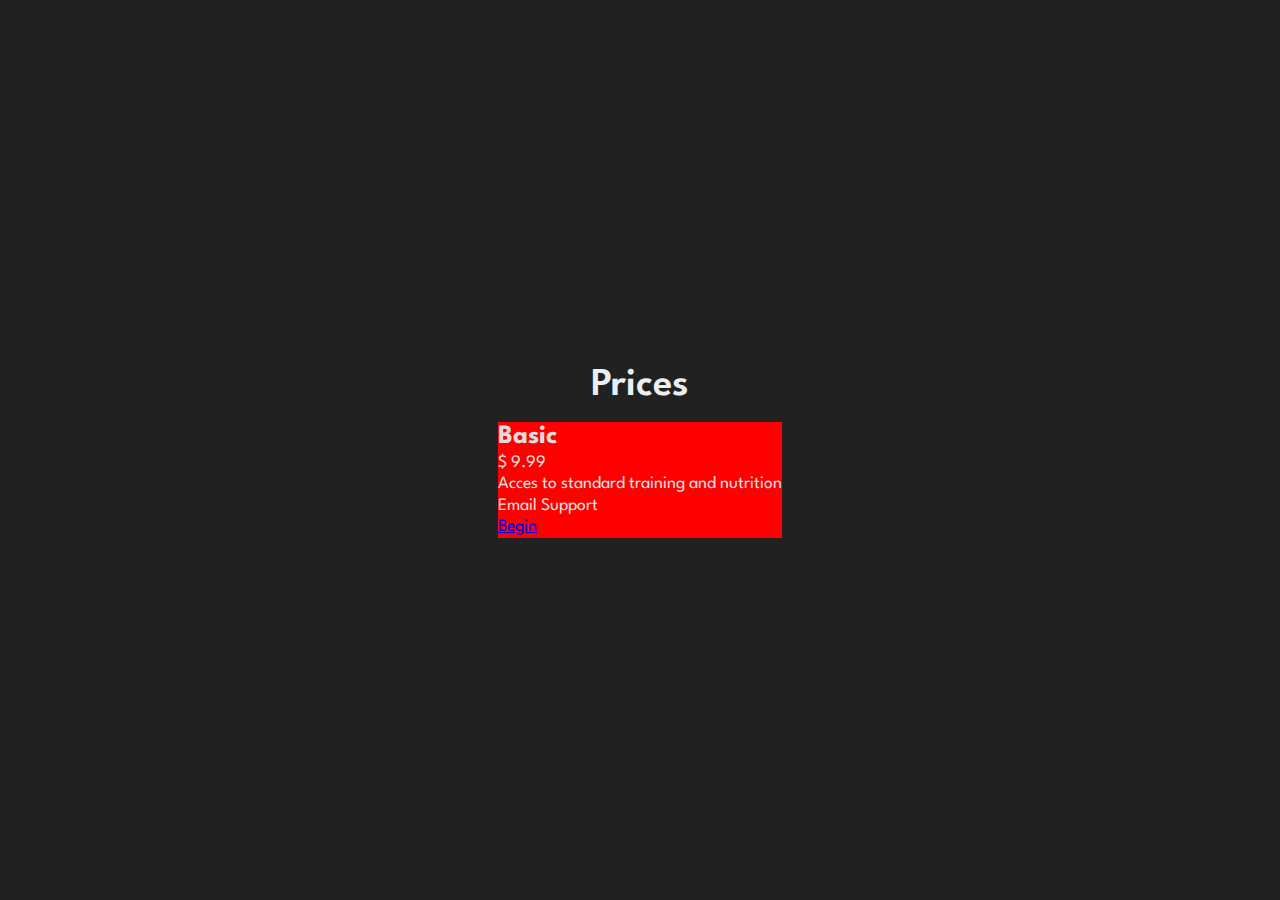
==== inex.html @ caf901b7 "feature: add css" ====
<!DOCTYPE html>
<html lang="es">
<head>
  <meta charset="UTF-8">
  <meta name="viewport" content="width=device-width, initial-scale=1.0">
  <title>Card 2</title>
  <link rel="stylesheet" href="./styles/styles.css">
</head>
<body>
  <main class="main">
    <h1 class="main__heading">Prices</h1>
    <div class="main__cards cards">
      <div class="cards__inner">
        <div class="cards__card card">
          <h2 class="card__heading">Basic</h2>
          <p class="card__price">$ 9.99</p>
          <ul role="list" class="card__bullets">
            <li>Acces to standard training and nutrition</li>
            <li>Email Support</li>
          </ul>
          <a href="#" class="card__cta cta">Begin</a>
        </div>
      </div>
    </div>
  </main>
</body>
</html>
---- styles/styles.css ----
@import url('https://fonts.googleapis.com/css2?family=League+Spartan:wght@200;300;400;500;600;700;800;900&display=swap');

*{
  margin: 0;
  padding: 0;
  box-sizing: border-box;
  font-family: "League Spartan", sistem-ui, sans-serif;
}
body{
  height: 100vh;
  display: grid;
  place-items: center;
  font-size: 1.1rem;
  line-height: 1.2;
  background: #212121;
  color: #ddd;
}
ul{
  list-style: none;
}
.main{
  max-width: 75rem;
  padding: 3em 1.5em;
  .main__heading{
    font-weight: 600;
    font-size: 2.25em;
    margin-bottom: 0.75rem;
    text-align: center;color: #eceff1;
  }
  .cards{
    position: relative;
    .cards__inner{
      display: flex;
      flex-wrap: wrap;
      gap: 2.5em;
    }
  }

}
.card{
   background: red;
 
}
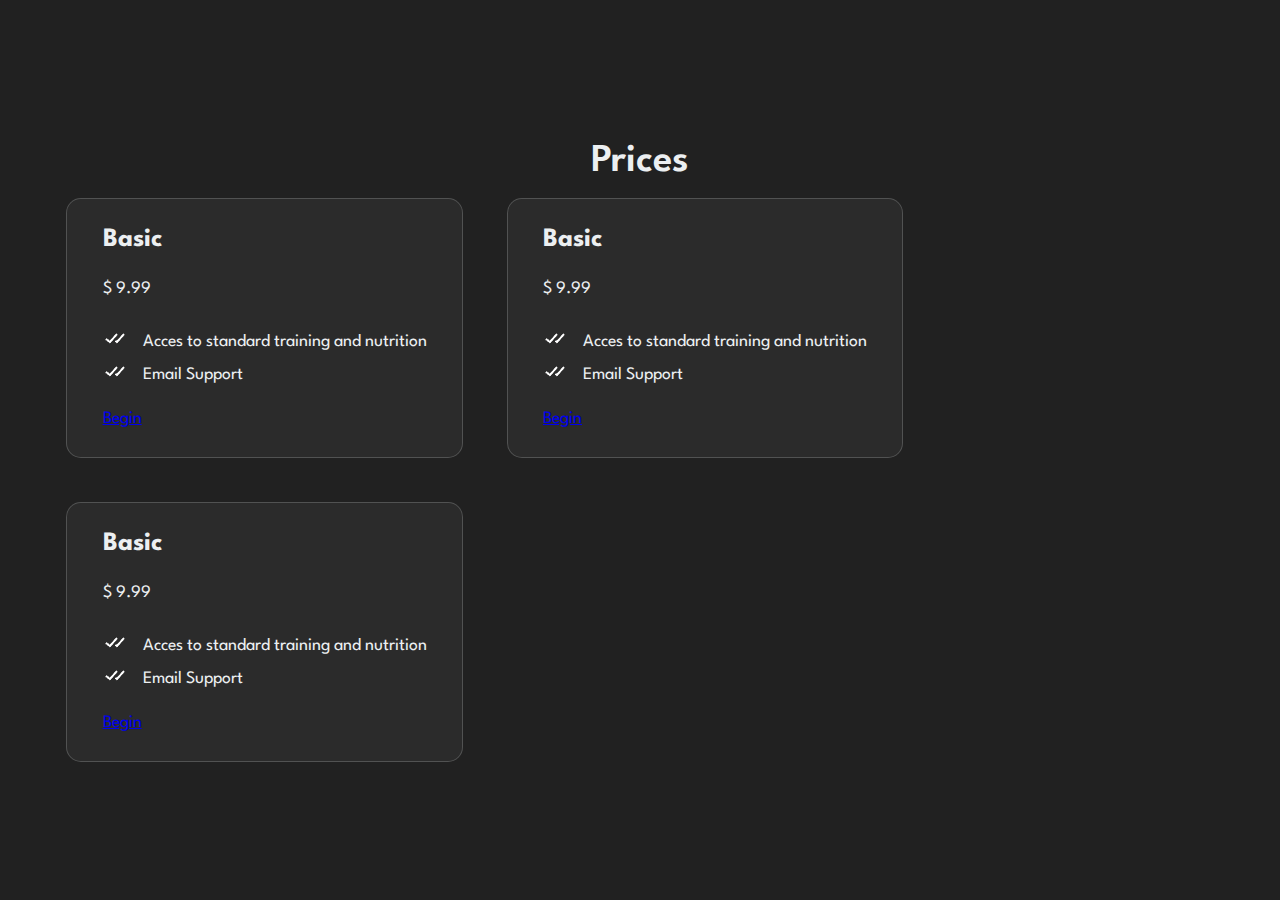
==== commit c75409d0: "feature: end step 2" ====
--- a/inex.html
+++ b/inex.html
@@ -20,6 +20,24 @@
           </ul>
           <a href="#" class="card__cta cta">Begin</a>
         </div>
+        <div class="cards__card card">
+          <h2 class="card__heading">Basic</h2>
+          <p class="card__price">$ 9.99</p>
+          <ul role="list" class="card__bullets">
+            <li>Acces to standard training and nutrition</li>
+            <li>Email Support</li>
+          </ul>
+          <a href="#" class="card__cta cta">Begin</a>
+        </div>
+        <div class="cards__card card">
+          <h2 class="card__heading">Basic</h2>
+          <p class="card__price">$ 9.99</p>
+          <ul role="list" class="card__bullets">
+            <li>Acces to standard training and nutrition</li>
+            <li>Email Support</li>
+          </ul>
+          <a href="#" class="card__cta cta">Begin</a>
+        </div>
       </div>
     </div>
   </main>
--- a/styles/styles.css
+++ b/styles/styles.css
@@ -1,12 +1,12 @@
-@import url('https://fonts.googleapis.com/css2?family=League+Spartan:wght@200;300;400;500;600;700;800;900&display=swap');
+@import url("https://fonts.googleapis.com/css2?family=League+Spartan:wght@200;300;400;500;600;700;800;900&display=swap");
 
-*{
+* {
   margin: 0;
   padding: 0;
   box-sizing: border-box;
   font-family: "League Spartan", sistem-ui, sans-serif;
 }
-body{
+body {
   height: 100vh;
   display: grid;
   place-items: center;
@@ -15,29 +15,68 @@
   background: #212121;
   color: #ddd;
 }
-ul{
+ul {
   list-style: none;
 }
-.main{
+.main {
   max-width: 75rem;
   padding: 3em 1.5em;
-  .main__heading{
+  .main__heading {
     font-weight: 600;
     font-size: 2.25em;
     margin-bottom: 0.75rem;
-    text-align: center;color: #eceff1;
+    text-align: center;
+    color: #eceff1;
   }
-  .cards{
+  .cards {
     position: relative;
-    .cards__inner{
+    .cards__inner {
       display: flex;
       flex-wrap: wrap;
       gap: 2.5em;
     }
   }
+}
+.card {
+  --hsl: var(--hue), var(--saturacion), var(--luminosidad);
+  display: grid;
+  grid-template-rows: auto auto auto 1fr;
+  align-items: start;
+  gap: 1.25em;
+  color: #eceff1;
+  background-color: #2b2b2b;
+  border: 1px solid #eceff133;
+  border-radius: 15px;
+  padding: 1.5em 2em;
+  transition: 400ms background ease;
+  &:hover{
+    background: hsla(var(--hsl) , 0.1);
+  }
+  &:nth-child(1){
+    --hue:165;
+    --saturacion:82.26%;
+    --luminosidad:51.37%
+  }
+  &:nth-child(2){
+    --hue:291;
+    --saturacion:95%;
+    --luminosidad:61%
+  }
+  &:nth-child(3){
+    --hue:338;
+    --saturacion:100%;
+    --luminosidad:48%
+  }
+}
 
-}
-.card{
-   background: red;
- 
+.card__bullets{
+  line-height: 1.4;
+  >li{ /* Afecta hijos directos*/
+    &::before{
+      display: inline-block;
+      content: url("[data-uri]");
+      margin-right: 1rem;
+      transform: translateY(0.25rem);
+    }
+  }
 }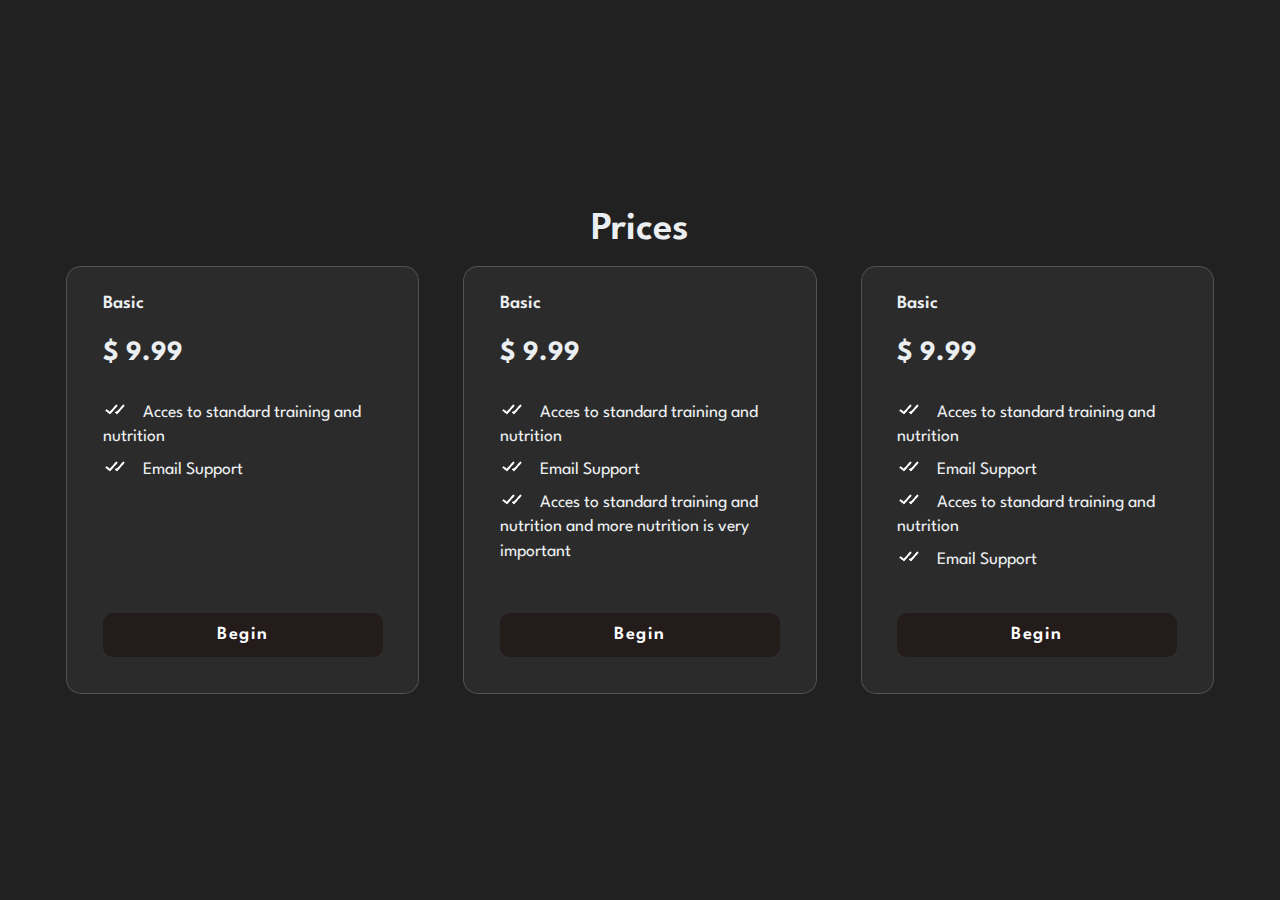
==== commit 98b2d28b: "feature: start .js" ====
--- a/inex.html
+++ b/inex.html
@@ -1,45 +1,48 @@
 <!DOCTYPE html>
 <html lang="es">
-<head>
-  <meta charset="UTF-8">
-  <meta name="viewport" content="width=device-width, initial-scale=1.0">
-  <title>Card 2</title>
-  <link rel="stylesheet" href="./styles/styles.css">
-</head>
-<body>
-  <main class="main">
-    <h1 class="main__heading">Prices</h1>
-    <div class="main__cards cards">
-      <div class="cards__inner">
-        <div class="cards__card card">
-          <h2 class="card__heading">Basic</h2>
-          <p class="card__price">$ 9.99</p>
-          <ul role="list" class="card__bullets">
-            <li>Acces to standard training and nutrition</li>
-            <li>Email Support</li>
-          </ul>
-          <a href="#" class="card__cta cta">Begin</a>
-        </div>
-        <div class="cards__card card">
-          <h2 class="card__heading">Basic</h2>
-          <p class="card__price">$ 9.99</p>
-          <ul role="list" class="card__bullets">
-            <li>Acces to standard training and nutrition</li>
-            <li>Email Support</li>
-          </ul>
-          <a href="#" class="card__cta cta">Begin</a>
-        </div>
-        <div class="cards__card card">
-          <h2 class="card__heading">Basic</h2>
-          <p class="card__price">$ 9.99</p>
-          <ul role="list" class="card__bullets">
-            <li>Acces to standard training and nutrition</li>
-            <li>Email Support</li>
-          </ul>
-          <a href="#" class="card__cta cta">Begin</a>
+  <head>
+    <meta charset="UTF-8" />
+    <meta name="viewport" content="width=device-width, initial-scale=1.0" />
+    <title>Card 2</title>
+    <link rel="stylesheet" href="./styles/styles.css" />
+  </head>
+  <body>
+    <main class="main">
+      <h1 class="main__heading">Prices</h1>
+      <div class="main__cards cards">
+        <div class="cards__inner">
+          <div class="cards__card card">
+            <h2 class="card__heading">Basic</h2>
+            <p class="card__price">$ 9.99</p>
+            <ul role="list" class="card__bullets">
+              <li>Acces to standard training and nutrition</li>
+              <li>Email Support</li>
+            </ul>
+            <a href="#" class="card__cta cta">Begin</a>
+          </div>
+          <div class="cards__card card">
+            <h2 class="card__heading">Basic</h2>
+            <p class="card__price">$ 9.99</p>
+            <ul role="list" class="card__bullets">
+              <li>Acces to standard training and nutrition</li>
+              <li>Email Support</li>
+              <li>Acces to standard training and nutrition and more nutrition is very important</li>
+            </ul>
+            <a href="#" class="card__cta cta">Begin</a>
+          </div>
+          <div class="cards__card card">
+            <h2 class="card__heading">Basic</h2>
+            <p class="card__price">$ 9.99</p>
+            <ul role="list" class="card__bullets">
+              <li>Acces to standard training and nutrition</li>
+              <li>Email Support</li>
+              <li>Acces to standard training and nutrition</li>
+              <li>Email Support</li>
+            </ul>
+            <a href="#" class="card__cta cta">Begin</a>
+          </div>
         </div>
       </div>
-    </div>
-  </main>
-</body>
-</html>+    </main>
+  </body>
+</html>
--- a/styles/styles.css
+++ b/styles/styles.css
@@ -40,6 +40,7 @@
 .card {
   --hsl: var(--hue), var(--saturacion), var(--luminosidad);
   display: grid;
+  flex: 1 1 14rem; /* IMPORTANTE para el tamaño de los cuadros Y EL RESPONSIVE*/
   grid-template-rows: auto auto auto 1fr;
   align-items: start;
   gap: 1.25em;
@@ -49,34 +50,60 @@
   border-radius: 15px;
   padding: 1.5em 2em;
   transition: 400ms background ease;
-  &:hover{
-    background: hsla(var(--hsl) , 0.1);
+  &:hover {
+    background: hsla(var(--hsl), 0.1);
   }
-  &:nth-child(1){
-    --hue:165;
-    --saturacion:82.26%;
-    --luminosidad:51.37%
+  &:nth-child(1) {
+    --hue: 165;
+    --saturacion: 82.26%;
+    --luminosidad: 51.37%;
   }
-  &:nth-child(2){
-    --hue:291;
-    --saturacion:95%;
-    --luminosidad:61%
+  &:nth-child(2) {
+    --hue: 291;
+    --saturacion: 95%;
+    --luminosidad: 61%;
   }
-  &:nth-child(3){
-    --hue:338;
-    --saturacion:100%;
-    --luminosidad:48%
+  &:nth-child(3) {
+    --hue: 338;
+    --saturacion: 100%;
+    --luminosidad: 48%;
+  }
+  .card__heading{
+    font-size: 1.05em;
+    font-weight: 600;
+  }
+  .card__price{
+    font-size: 1.75rem;
+    font-weight: 700;
+  }
+  .card__bullets {
+    line-height: 1.4;
+    > li {
+      /* Afecta hijos directos*/
+      &::before {
+        display: inline-block;
+        content: url("[data-uri]");
+        margin-right: 1rem;
+        transform: translateY(0.25rem);
+      }
+    }
+  }
+  .cta{
+    display: block;
+    align-self: end;
+    margin: 1em 0  0.5em 0;
+    text-align: center;
+    text-decoration: none;
+    color: #fff;
+    background-color: #241b1b;
+    padding: 0.7rem;
+    border-radius: 10px;
+    font-size: 1.15rem;
+    font-weight: 600;
+    letter-spacing: 1.5px;
+    cursor: pointer;
+    &:hover{
+      background-color: hsla(42, 100%, 35%, 0.08);
+    }
   }
 }
-
-.card__bullets{
-  line-height: 1.4;
-  >li{ /* Afecta hijos directos*/
-    &::before{
-      display: inline-block;
-      content: url("[data-uri]");
-      margin-right: 1rem;
-      transform: translateY(0.25rem);
-    }
-  }
-}